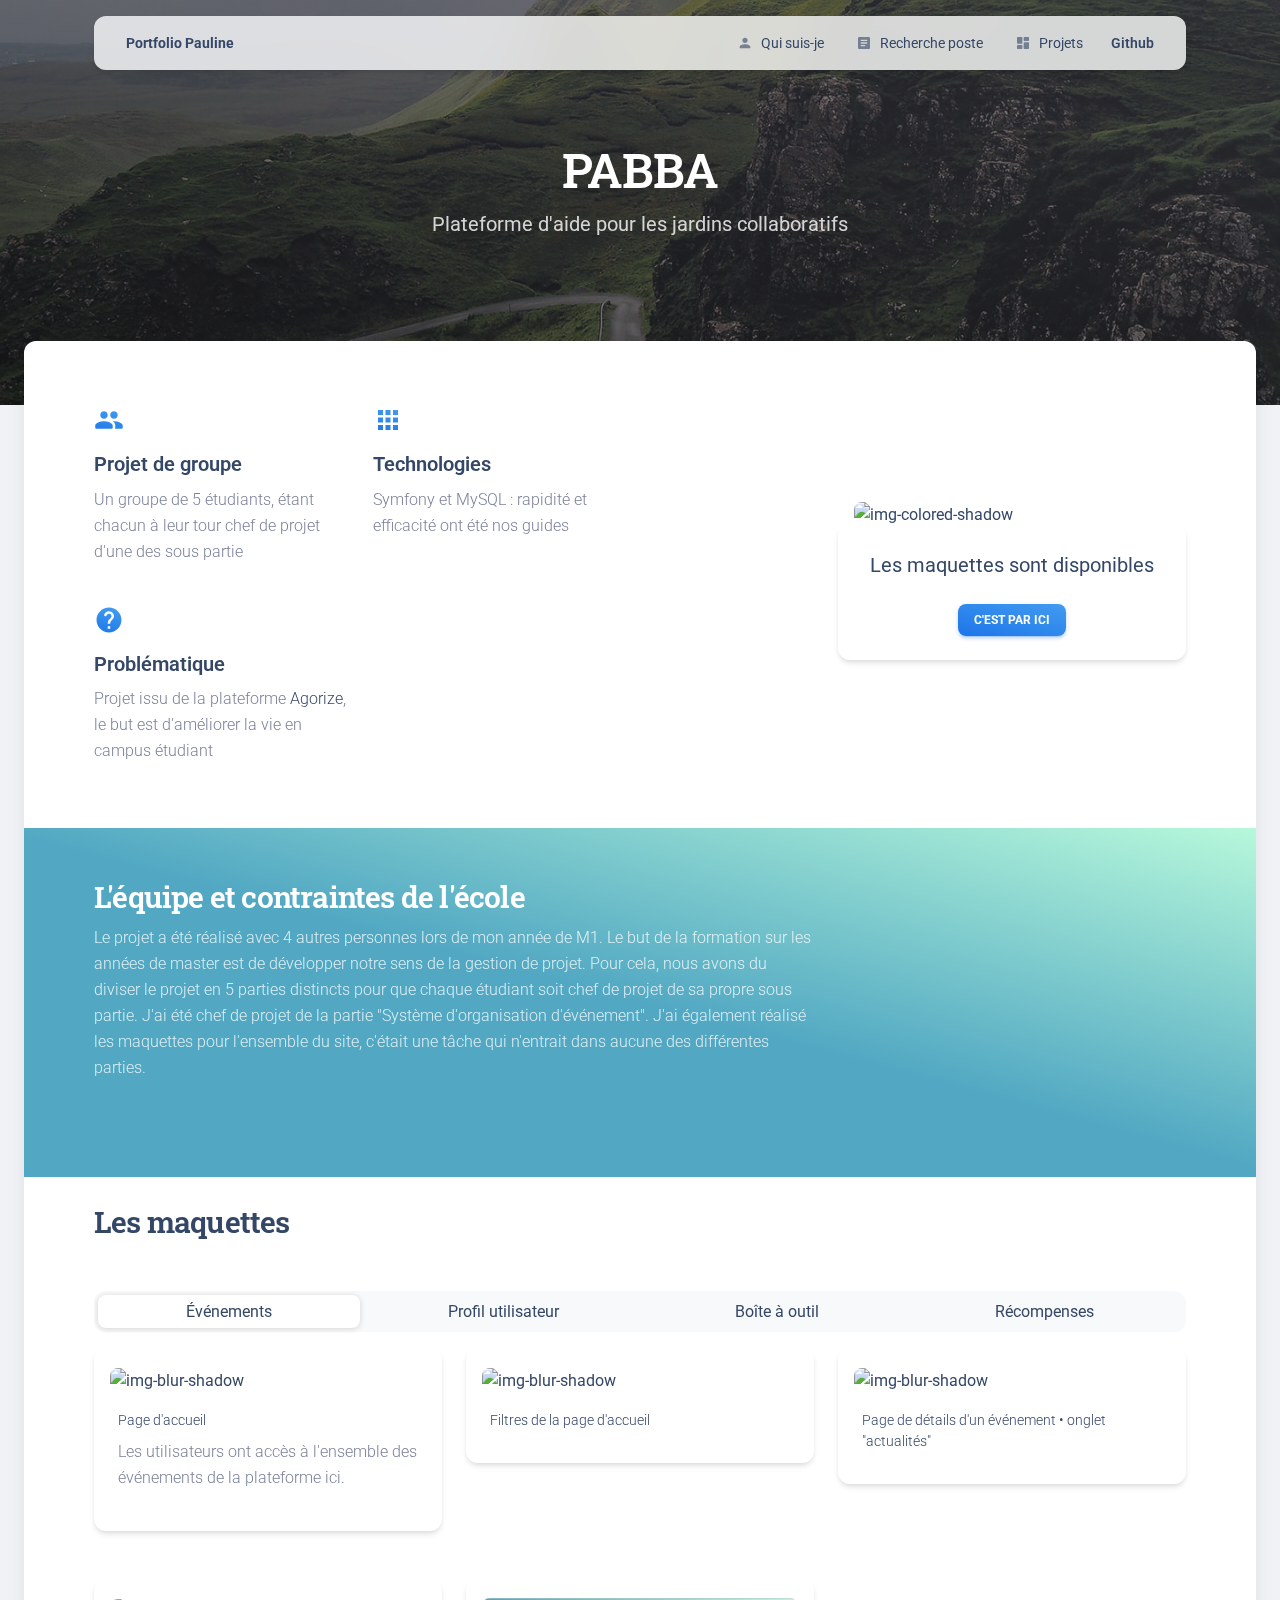
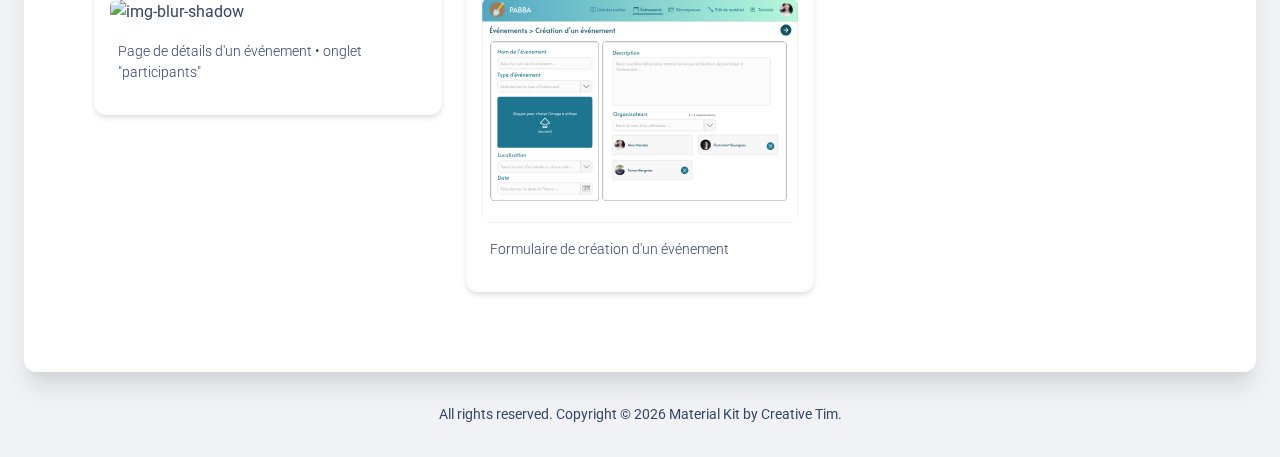
==== pages/pabba.html @ 0b2cc2cc "push project to git" ====
<!--
=========================================================
* Material Kit 2 - v3.0.4
=========================================================

* Product Page:  https://www.creative-tim.com/product/material-kit
* Copyright 2022 Creative Tim (https://www.creative-tim.com)
* Coded by www.creative-tim.com

 =========================================================

* The above copyright notice and this permission notice shall be included in all copies or substantial portions of the Software. -->
<!DOCTYPE html>
<html lang="en" itemscope itemtype="http://schema.org/WebPage">

<head>
    <meta charset="utf-8"/>
    <meta name="viewport" content="width=device-width, initial-scale=1, shrink-to-fit=no">
    <link rel="apple-touch-icon" sizes="76x76" href="https://avatars.githubusercontent.com/u/40692004?v=4">
    <link rel="icon" type="image/png" href="https://avatars.githubusercontent.com/u/40692004?v=4">
    <title>
        Portfolio - PABBA
    </title>
    <!--     Fonts and icons     -->
    <link rel="stylesheet" type="text/css"
          href="https://fonts.googleapis.com/css?family=Roboto:300,400,500,700,900|Roboto+Slab:400,700"/>
    <!-- Nucleo Icons -->
    <link href="../assets/css/nucleo-icons.css" rel="stylesheet"/>
    <link href="../assets/css/nucleo-svg.css" rel="stylesheet"/>
    <!-- Font Awesome Icons -->
    <script src="https://kit.fontawesome.com/42d5adcbca.js" crossorigin="anonymous"></script>
    <!-- Material Icons -->
    <link href="https://fonts.googleapis.com/icon?family=Material+Icons+Round" rel="stylesheet">
    <!-- CSS Files -->
    <link id="pagestyle" href="../assets/css/material-kit.css?v=3.0.4" rel="stylesheet"/>
</head>

<body class="index-page bg-gray-200">

<!-- Navbar -->
<div class="container position-sticky z-index-sticky top-0">
    <div class="row">
        <div class="col-12">
            <nav class="navbar navbar-expand-lg  blur border-radius-xl top-0 z-index-fixed shadow position-absolute my-3 py-2 start-0 end-0 mx-4">
                <div class="container-fluid px-0">
                    <a class="navbar-brand font-weight-bolder ms-sm-3" onclick="location.href = './../index.html';">
                        Portfolio Pauline
                    </a>
                    <button class="navbar-toggler shadow-none ms-2" type="button" data-bs-toggle="collapse"
                            data-bs-target="#navigation" aria-controls="navigation" aria-expanded="false"
                            aria-label="Toggle navigation">
                          <span class="navbar-toggler-icon mt-2">
                            <span class="navbar-toggler-bar bar1"></span>
                            <span class="navbar-toggler-bar bar2"></span>
                            <span class="navbar-toggler-bar bar3"></span>
                          </span>
                    </button>
                    <div class="collapse navbar-collapse pt-3 pb-2 py-lg-0 w-100" id="navigation">
                        <ul class="navbar-nav navbar-nav-hover ms-auto">
                            <li class="nav-item dropdown dropdown-hover mx-2">
                                <a class="nav-link ps-2 d-flex cursor-pointer align-items-center" onclick="location.href = './../index.html#who';">
                                    <i class="material-icons opacity-6 me-2 text-md">person</i>
                                    Qui suis-je
                                </a>
                            </li>

                            <li class="nav-item dropdown dropdown-hover mx-2">
                                <a class="nav-link ps-2 d-flex cursor-pointer align-items-center" onclick="location.href = './../index.html#what';">
                                    <i class="material-icons opacity-6 me-2 text-md">article</i>
                                    Recherche poste
                                </a>
                            </li>

                            <li class="nav-item dropdown dropdown-hover mx-2">
                                <a class="nav-link ps-2 d-flex cursor-pointer align-items-center" onclick="location.href = './../index.html#projects';">
                                    <i class="material-icons opacity-6 me-2 text-md">dashboard</i>
                                    Projets
                                </a>
                            </li>
                            <li class="nav-item ms-lg-auto">
                                <a class="nav-link nav-link-icon me-2"
                                   href="https://github.com/Squify" target="_blank">
                                    <i class="fa fa-github me-1"></i>
                                    <p class="d-inline text-sm z-index-1 font-weight-bold" data-bs-toggle="tooltip"
                                       data-bs-placement="bottom" title="Voir les projets sur Github">Github</p>
                                </a>
                            </li>
                        </ul>
                    </div>
                </div>
            </nav>
            <!-- End Navbar -->
        </div>
    </div>
</div>

<!-- -------- START HEADER 7 w/ text and video ------- -->
<header class="bg-gradient-dark">
    <div class="page-header min-vh-45" style="background-image: url('../assets/img/bg3.jpg');">
        <span class="mask bg-gradient-dark opacity-6"></span>
        <div class="container">
            <div class="row justify-content-center">
                <div class="col-lg-8 text-center mx-auto my-auto">
                    <h1 class="text-white">PABBA</h1>
                    <p class="lead mb-4 text-white opacity-8">Plateforme d'aide pour les jardins collaboratifs</p>
                </div>
            </div>
        </div>
    </div>
</header>
<!-- -------- END HEADER 7 w/ text and video ------- -->
<div class="card card-body shadow-xl mx-3 mx-md-4 mt-n6">
    <!-- Section with four info areas left & one card right with image and waves -->
    <section class="py-5">
        <div class="container">
            <div class="row align-items-center">
                <div class="col-lg-6">
                    <div class="row justify-content-start">
                        <div class="col-md-6">
                            <div class="info">
                                <i class="material-icons text-3xl text-gradient text-info mb-3">group</i>
                                <h5>Projet de groupe</h5>
                                <p>Un groupe de 5 étudiants, étant chacun à leur tour chef de projet d'une des sous
                                    partie</p>
                            </div>
                        </div>
                        <div class="col-md-6">
                            <div class="info">
                                <i class="material-icons text-3xl text-gradient text-info mb-3">apps</i>
                                <h5>Technologies</h5>
                                <p>Symfony et MySQL : rapidité et efficacité ont été nos guides</p>
                            </div>
                        </div>
                    </div>
                    <div class="row justify-content-start mt-4">
                        <div class="col-md-6">
                            <div class="info">
                                <i class="material-icons text-3xl text-gradient text-info mb-3">help</i>
                                <h5>Problématique</h5>
                                <p>
                                    Projet issu de la plateforme
                                    <a href="https://www.agorize.com/fr/challenges/campus2030-2">Agorize</a>,
                                    le but est d'améliorer la vie en campus étudiant
                                </p>
                            </div>
                        </div>
                    </div>
                </div>
                <div class="col-lg-4 ms-auto mt-lg-0 mt-4">
                    <div class="card">
                        <div class="card-header p-0 position-relative mt-n4 mx-3 z-index-2">
                            <a class="d-block blur-shadow-image">
                                <img src="https://numericite.eu/uploads/figma_logo_f3039f8332.png"
                                     alt="img-colored-shadow" class="img-fluid border-radius-lg">
                            </a>
                        </div>
                        <div class="card-body text-center">
                            <h5 class="font-weight-normal">
                                Les maquettes sont disponibles
                            </h5>
                            <a type="button" class="btn bg-gradient-info btn-sm mb-0 mt-3" target="_blank"
                               href="https://www.figma.com/file/IVTiuXe5s3UzICJ1Bcaxct/pabba-for-github-pages?node-id=24%3A152">
                                C'est par ici
                            </a>
                        </div>
                    </div>
                </div>
            </div>
        </div>
    </section>
    <!-- END Section with four info areas left & one card right with image and waves -->
    <!-- -------- START Features w/ pattern background & stats & rocket -------- -->
    <section class="pb-5 position-relative bg-gradient-pabba mx-n3">
        <div class="container">
            <div class="row">
                <div class="col-md-8 text-start mb-5 mt-5">
                    <h3 class="text-white z-index-1 position-relative">L'équipe et contraintes de l'école</h3>
                    <p class="text-white opacity-8 mb-0">
                        Le projet a été réalisé avec 4 autres personnes lors de mon année de M1.
                        Le but de la formation sur les années de master est de développer notre sens de la gestion de
                        projet. Pour cela, nous avons du diviser le projet en 5 parties distincts pour que chaque
                        étudiant soit chef de projet de sa propre sous partie.
                        J'ai été chef de projet de la partie "Système d'organisation d'événement". J'ai également
                        réalisé les maquettes pour l'ensemble du site, c'était une tâche qui n'entrait dans aucune des
                        différentes parties.
                    </p>
                </div>
            </div>
        </div>
    </section>
    <!-- -------- END Features w/ pattern background & stats & rocket -------- -->
    <section class="pt-4 pb-6">
        <div class="container">
            <div class="row">
                <div class="col-lg-6">
                    <h3 class="mb-5">Les maquettes</h3>
                </div>
            </div>
            <div class="nav-wrapper position-relative end-0">
                <ul class="nav nav-pills nav-fill p-1" role="tablist">
                    <li class="nav-item">
                        <a class="nav-link mb-0 px-0 py-1 active" data-bs-toggle="tab" href="#events-tabs-simple"
                           role="tab" aria-controls="events" aria-selected="true">
                            Événements
                        </a>
                    </li>
                    <li class="nav-item">
                        <a class="nav-link mb-0 px-0 py-1" data-bs-toggle="tab" href="#users-tabs-simple" role="tab"
                           aria-controls="users" aria-selected="false">
                            Profil utilisateur
                        </a>
                    </li>
                    <li class="nav-item">
                        <a class="nav-link mb-0 px-0 py-1" data-bs-toggle="tab" href="#tools-tabs-simple" role="tab"
                           aria-controls="tools" aria-selected="false">
                            Boîte à outil
                        </a>
                    </li>
                    <li class="nav-item">
                        <a class="nav-link mb-0 px-0 py-1" data-bs-toggle="tab" href="#gifts-tabs-simple" role="tab"
                           aria-controls="gifts" aria-selected="false">
                            Récompenses
                        </a>
                    </li>
                </ul>
                <div class="tab-content mt-3" id="nav-tabContent">
                    <div class="tab-pane fade show active" id="events-tabs-simple" role="tabpanel"
                         aria-labelledby="nav-explanation-tab">
                        <div class="row">
                            <div class="col-lg-4 col-md-6">
                                <div class="card">
                                    <div class="card-header p-0 mx-3 mt-4-1 position-relative z-index-2">
                                        <a class="d-block blur-shadow-image" href="./../assets/img/pabba/event_1.svg"
                                           target="_blank">
                                            <img src="./../assets/img/pabba/event_1.svg" alt="img-blur-shadow"
                                                 class="img-fluid border-radius-lg">
                                        </a>
                                    </div>
                                    <div class="card-body pt-3">
                                        <p class="text-dark mb-2 text-sm">Page d'accueil</p>
                                        <p>Les utilisateurs ont accès à l'ensemble des événements de la plateforme
                                            ici.</p>
                                    </div>
                                </div>
                            </div>
                            <div class="col-lg-4 col-md-6">
                                <div class="card">
                                    <div class="card-header p-0 mx-3 mt-4-1 position-relative z-index-2">
                                        <a class="d-block blur-shadow-image" href="./../assets/img/pabba/event_2.svg"
                                           target="_blank">
                                            <img src="./../assets/img/pabba/event_2.svg" alt="img-blur-shadow"
                                                 class="img-fluid border-radius-lg">
                                        </a>
                                    </div>
                                    <div class="card-body pt-3">
                                        <p class="text-dark mb-2 text-sm">Filtres de la page d'accueil</p>
                                    </div>
                                </div>
                            </div>
                            <div class="col-lg-4 col-md-6">
                                <div class="card">
                                    <div class="card-header p-0 mx-3 mt-4-1 position-relative z-index-2">
                                        <a class="d-block blur-shadow-image" href="./../assets/img/pabba/event_3.svg"
                                           target="_blank">
                                            <img src="./../assets/img/pabba/event_3.svg" alt="img-blur-shadow"
                                                 class="img-fluid border-radius-lg">
                                        </a>
                                    </div>
                                    <div class="card-body pt-3">
                                        <p class="text-dark mb-2 text-sm">Page de détails d'un événement • onglet
                                            "actualités"</p>
                                    </div>
                                </div>
                            </div>
                            <div class="col-lg-4 col-md-6">
                                <div class="card mt-5">
                                    <div class="card-header p-0 mx-3 mt-4-1 position-relative z-index-2">
                                        <a class="d-block blur-shadow-image" href="./../assets/img/pabba/event_4.svg"
                                           target="_blank">
                                            <img src="./../assets/img/pabba/event_4.svg" alt="img-blur-shadow"
                                                 class="img-fluid border-radius-lg">
                                        </a>
                                    </div>
                                    <div class="card-body pt-3">
                                        <p class="text-dark mb-2 text-sm">Page de détails d'un événement • onglet
                                            "participants"</p>
                                    </div>
                                </div>
                            </div>
                            <div class="col-lg-4 col-md-6">
                                <div class="card mt-5">
                                    <div class="card-header p-0 mx-3 mt-4-1 position-relative z-index-2">
                                        <a class="d-block blur-shadow-image" href="./../assets/img/pabba/event_5.svg"
                                           target="_blank">
                                            <img src="./../assets/img/pabba/event_5.svg" alt="img-blur-shadow"
                                                 class="img-fluid border-radius-lg">
                                        </a>
                                    </div>
                                    <div class="card-body pt-3">
                                        <p class="text-dark mb-2 text-sm">Formulaire de création d'un événement</p>
                                    </div>
                                </div>
                            </div>
                        </div>
                    </div>
                    <div class="tab-pane fade show" id="users-tabs-simple" role="tabpanel"
                         aria-labelledby="nav-explanation-tab">
                        <div class="row">
                            <div class="col-lg-4 col-md-6">
                                <div class="card">
                                    <div class="card-header p-0 mx-3 mt-4-1 position-relative z-index-2">
                                        <a class="d-block blur-shadow-image" href="./../assets/img/pabba/profil_1.svg"
                                           target="_blank">
                                            <img src="./../assets/img/pabba/profil_1.svg" alt="img-blur-shadow"
                                                 class="img-fluid border-radius-lg">
                                        </a>
                                    </div>
                                    <div class="card-body pt-3">
                                        <p class="text-dark mb-2 text-sm">Visualisation des jardins dont l'utilisateur
                                            est membre</p>
                                    </div>
                                </div>
                            </div>
                            <div class="col-lg-4 col-md-6">
                                <div class="card">
                                    <div class="card-header p-0 mx-3 mt-4-1 position-relative z-index-2">
                                        <a class="d-block blur-shadow-image" href="./../assets/img/pabba/profil_2.svg"
                                           target="_blank">
                                            <img src="./../assets/img/pabba/profil_2.svg" alt="img-blur-shadow"
                                                 class="img-fluid border-radius-lg">
                                        </a>
                                    </div>
                                    <div class="card-body pt-3">
                                        <p class="text-dark mb-2 text-sm">Visualisation des événements auxquels
                                            l'utilisateur a participé</p>
                                    </div>
                                </div>
                            </div>
                            <div class="col-lg-4 col-md-6">
                                <div class="card">
                                    <div class="card-header p-0 mx-3 mt-4-1 position-relative z-index-2">
                                        <a class="d-block blur-shadow-image" href="./../assets/img/pabba/profil_3.svg"
                                           target="_blank">
                                            <img src="./../assets/img/pabba/profil_3.svg" alt="img-blur-shadow"
                                                 class="img-fluid border-radius-lg">
                                        </a>
                                    </div>
                                    <div class="card-body pt-3">
                                        <p class="text-dark mb-2 text-sm">Visualisation des tutoriels que l'utilisateur
                                            a suivi</p>
                                    </div>
                                </div>
                            </div>
                        </div>
                    </div>
                    <div class="tab-pane fade show" id="tools-tabs-simple" role="tabpanel"
                         aria-labelledby="nav-explanation-tab">
                        <div class="row">
                            <div class="col-lg-4 col-md-6">
                                <div class="card">
                                    <div class="card-header p-0 mx-3 mt-4-1 position-relative z-index-2">
                                        <a class="d-block blur-shadow-image" href="./../assets/img/pabba/items_1.svg"
                                           target="_blank">
                                            <img src="./../assets/img/pabba/items_1.svg" alt="img-blur-shadow"
                                                 class="img-fluid border-radius-lg">
                                        </a>
                                    </div>
                                    <div class="card-body pt-3">
                                        <p class="text-dark mb-2 text-sm">Page d'accueil de la boîte à outils</p>
                                        <p>L'utilisateur a accès à deux onglets identiques contenants respectivement les
                                            outils empruntés à venir (ou en cours) et les outils prêtés</p>
                                    </div>
                                </div>
                            </div>
                            <div class="col-lg-4 col-md-6">
                                <div class="card">
                                    <div class="card-header p-0 mx-3 mt-4-1 position-relative z-index-2">
                                        <a class="d-block blur-shadow-image" href="./../assets/img/pabba/items_2.svg"
                                           target="_blank">
                                            <img src="./../assets/img/pabba/items_2.svg" alt="img-blur-shadow"
                                                 class="img-fluid border-radius-lg">
                                        </a>
                                    </div>
                                    <div class="card-body pt-3">
                                        <p class="text-dark mb-2 text-sm">Formulaire de mise à disposition de
                                            matériel</p>
                                    </div>
                                </div>
                            </div>
                            <div class="col-lg-4 col-md-6">
                                <div class="card">
                                    <div class="card-header p-0 mx-3 mt-4-1 position-relative z-index-2">
                                        <a class="d-block blur-shadow-image" href="./../assets/img/pabba/items_3.svg"
                                           target="_blank">
                                            <img src="./../assets/img/pabba/items_3.svg" alt="img-blur-shadow"
                                                 class="img-fluid border-radius-lg">
                                        </a>
                                    </div>
                                    <div class="card-body pt-3">
                                        <p class="text-dark mb-2 text-sm">Formulaire de réservation d'un matériel</p>
                                    </div>
                                </div>
                            </div>
                            <div class="col-lg-4 col-md-6">
                                <div class="card mt-5">
                                    <div class="card-header p-0 mx-3 mt-4-1 position-relative z-index-2">
                                        <a class="d-block blur-shadow-image" href="./../assets/img/pabba/items_4.svg"
                                           target="_blank">
                                            <img src="./../assets/img/pabba/items_4.svg" alt="img-blur-shadow"
                                                 class="img-fluid border-radius-lg">
                                        </a>
                                    </div>
                                    <div class="card-body pt-3">
                                        <p class="text-dark mb-2 text-sm">Filtre disponible sur la page de
                                            réservation</p>
                                    </div>
                                </div>
                            </div>
                        </div>
                    </div>
                    <div class="tab-pane fade show" id="gifts-tabs-simple" role="tabpanel"
                         aria-labelledby="nav-explanation-tab">
                        <div class="row">
                            <div class="col-lg-4 col-md-6">
                                <div class="card">
                                    <div class="card-body pt-3">
                                        <p>
                                            Les maquettes présentés ici font partie de la première phase de maquettage,
                                            elles n'ont pas été revues par manque de temps lors de la réalisation du
                                            projet. Cependant elles permettent quand même d'avoir les informations
                                            nécessaires pour la phase de développement.
                                        </p>
                                    </div>
                                </div>
                            </div>
                            <div class="col-lg-4 col-md-6">
                                <div class="card">
                                    <div class="card-header p-0 mx-3 mt-4-1 position-relative z-index-2">
                                        <a class="d-block blur-shadow-image" href="./../assets/img/pabba/rewards_1.svg"
                                           target="_blank">
                                            <img src="./../assets/img/pabba/rewards_1.svg" alt="img-blur-shadow"
                                                 class="img-fluid border-radius-lg">
                                        </a>
                                    </div>
                                    <div class="card-body pt-3">
                                        <p class="text-dark mb-2 text-sm">Liste des récompenses acquises par
                                            l'utilisateur, ainsi que les détails correspondant</p>
                                    </div>
                                </div>
                            </div>
                            <div class="col-lg-4 col-md-6">
                                <div class="card">
                                    <div class="card-header p-0 mx-3 mt-4-1 position-relative z-index-2">
                                        <a class="d-block blur-shadow-image" href="./../assets/img/pabba/rewards_2.svg"
                                           target="_blank">
                                            <img src="./../assets/img/pabba/rewards_2.svg" alt="img-blur-shadow"
                                                 class="img-fluid border-radius-lg">
                                        </a>
                                    </div>
                                    <div class="card-body pt-3">
                                        <p class="text-dark mb-2 text-sm">Liste des récompenses à acquérir</p>
                                    </div>
                                </div>
                            </div>
                        </div>
                    </div>
                </div>
            </div>
        </div>
    </section>
</div>
<footer class="footer py-2">
    <div class="container">
        <div class=" row">
            <div class="col-12">
                <div class="text-center">
                    <p class="text-dark my-4 text-sm font-weight-normal">
                        All rights reserved. Copyright ©
                        <script>
                            document.write(new Date().getFullYear())
                        </script>
                        Material Kit by <a href="https://www.creative-tim.com" target="_blank">Creative Tim</a>.
                    </p>
                </div>
            </div>
        </div>
    </div>
</footer>

<!--   Core JS Files   -->
<script src="../assets/js/core/popper.min.js" type="text/javascript"></script>
<script src="../assets/js/core/bootstrap.min.js" type="text/javascript"></script>
<script src="../assets/js/plugins/perfect-scrollbar.min.js"></script>
<!--  Plugin for TypedJS, full documentation here: https://github.com/inorganik/CountUp.js -->
<script src="../assets/js/plugins/countup.min.js"></script>
<!--  Plugin for Parallax, full documentation here: https://github.com/wagerfield/parallax  -->
<script src="../assets/js/plugins/parallax.min.js"></script>
<!-- Control Center for Material UI Kit: parallax effects, scripts for the example pages etc -->
<script src="../assets/js/material-kit.min.js?v=3.0.4" type="text/javascript"></script>

<script>
    if (document.getElementsByClassName('page-header')) {
        window.onscroll = debounce(function () {
            var scrollPosition = window.pageYOffset;
            var bgParallax = document.querySelector('.page-header');
            var oVal = (window.scrollY / 3);
            bgParallax.style.transform = 'translate3d(0,' + oVal + 'px,0)';
        }, 6);
    }
</script>
</body>

</html>
---- assets/css/nucleo-icons.css ----
/*--------------------------------

hermes-dashboard-icons Web Font - built using nucleoapp.com
License - nucleoapp.com/license/

-------------------------------- */
@font-face {
  font-family: 'NucleoIcons';
  src: url('../fonts/nucleo-icons.eot');
  src: url('../fonts/nucleo-icons.eot') format('embedded-opentype'), url('../fonts/nucleo-icons.woff2') format('woff2'), url('../fonts/nucleo-icons.woff') format('woff'), url('../fonts/nucleo-icons.ttf') format('truetype'), url('../fonts/nucleo-icons.svg') format('svg');
  font-weight: normal;
  font-style: normal;
}

/*------------------------
    base class definition
-------------------------*/
.ni {
  display: inline-block;
  font: normal normal normal 14px/1 NucleoIcons;
  font-size: inherit;
  text-rendering: auto;
  -webkit-font-smoothing: antialiased;
  -moz-osx-font-smoothing: grayscale;
}

/*------------------------
  change icon size
-------------------------*/
.ni-lg {
  font-size: 1.33333333em;
  line-height: 0.75em;
  vertical-align: -15%;
}

.ni-2x {
  font-size: 2em;
}

.ni-3x {
  font-size: 3em;
}

.ni-4x {
  font-size: 4em;
}

.ni-5x {
  font-size: 5em;
}

/*----------------------------------
  add a square/circle background
-----------------------------------*/
.ni.square,
.ni.circle {
  padding: 0.33333333em;
  vertical-align: -16%;
  background-color: #eee;
}

.ni.circle {
  border-radius: 50%;
}

/*------------------------
  list icons
-------------------------*/
.ni-ul {
  padding-left: 0;
  margin-left: 2.14285714em;
  list-style-type: none;
}

.ni-ul>li {
  position: relative;
}

.ni-ul>li>.ni {
  position: absolute;
  left: -1.57142857em;
  top: 0.14285714em;
  text-align: center;
}

.ni-ul>li>.ni.lg {
  top: 0;
  left: -1.35714286em;
}

.ni-ul>li>.ni.circle,
.ni-ul>li>.ni.square {
  top: -0.19047619em;
  left: -1.9047619em;
}

/*------------------------
  spinning icons
-------------------------*/
.ni.spin {
  -webkit-animation: nc-spin 2s infinite linear;
  -moz-animation: nc-spin 2s infinite linear;
  animation: nc-spin 2s infinite linear;
}

@-webkit-keyframes nc-spin {
  0% {
    -webkit-transform: rotate(0deg);
  }

  100% {
    -webkit-transform: rotate(360deg);
  }
}

@-moz-keyframes nc-spin {
  0% {
    -moz-transform: rotate(0deg);
  }

  100% {
    -moz-transform: rotate(360deg);
  }
}

@keyframes nc-spin {
  0% {
    -webkit-transform: rotate(0deg);
    -moz-transform: rotate(0deg);
    -ms-transform: rotate(0deg);
    -o-transform: rotate(0deg);
    transform: rotate(0deg);
  }

  100% {
    -webkit-transform: rotate(360deg);
    -moz-transform: rotate(360deg);
    -ms-transform: rotate(360deg);
    -o-transform: rotate(360deg);
    transform: rotate(360deg);
  }
}

/*------------------------
  rotated/flipped icons
-------------------------*/
.ni.rotate-90 {
  filter: progid:DXImageTransform.Microsoft.BasicImage(rotation=1);
  -webkit-transform: rotate(90deg);
  -moz-transform: rotate(90deg);
  -ms-transform: rotate(90deg);
  -o-transform: rotate(90deg);
  transform: rotate(90deg);
}

.ni.rotate-180 {
  filter: progid:DXImageTransform.Microsoft.BasicImage(rotation=2);
  -webkit-transform: rotate(180deg);
  -moz-transform: rotate(180deg);
  -ms-transform: rotate(180deg);
  -o-transform: rotate(180deg);
  transform: rotate(180deg);
}

.ni.rotate-270 {
  filter: progid:DXImageTransform.Microsoft.BasicImage(rotation=3);
  -webkit-transform: rotate(270deg);
  -moz-transform: rotate(270deg);
  -ms-transform: rotate(270deg);
  -o-transform: rotate(270deg);
  transform: rotate(270deg);
}

.ni.flip-y {
  filter: progid:DXImageTransform.Microsoft.BasicImage(rotation=0);
  -webkit-transform: scale(-1, 1);
  -moz-transform: scale(-1, 1);
  -ms-transform: scale(-1, 1);
  -o-transform: scale(-1, 1);
  transform: scale(-1, 1);
}

.ni.flip-x {
  filter: progid:DXImageTransform.Microsoft.BasicImage(rotation=2);
  -webkit-transform: scale(1, -1);
  -moz-transform: scale(1, -1);
  -ms-transform: scale(1, -1);
  -o-transform: scale(1, -1);
  transform: scale(1, -1);
}

/*------------------------
    font icons
-------------------------*/

.ni-active-40::before {
  content: "\ea02";
}

.ni-air-baloon::before {
  content: "\ea03";
}

.ni-album-2::before {
  content: "\ea04";
}

.ni-align-center::before {
  content: "\ea05";
}

.ni-align-left-2::before {
  content: "\ea06";
}

.ni-ambulance::before {
  content: "\ea07";
}

.ni-app::before {
  content: "\ea08";
}

.ni-archive-2::before {
  content: "\ea09";
}

.ni-atom::before {
  content: "\ea0a";
}

.ni-badge::before {
  content: "\ea0b";
}

.ni-bag-17::before {
  content: "\ea0c";
}

.ni-basket::before {
  content: "\ea0d";
}

.ni-bell-55::before {
  content: "\ea0e";
}

.ni-bold-down::before {
  content: "\ea0f";
}

.ni-bold-left::before {
  content: "\ea10";
}

.ni-bold-right::before {
  content: "\ea11";
}

.ni-bold-up::before {
  content: "\ea12";
}

.ni-bold::before {
  content: "\ea13";
}

.ni-book-bookmark::before {
  content: "\ea14";
}

.ni-books::before {
  content: "\ea15";
}

.ni-box-2::before {
  content: "\ea16";
}

.ni-briefcase-24::before {
  content: "\ea17";
}

.ni-building::before {
  content: "\ea18";
}

.ni-bulb-61::before {
  content: "\ea19";
}

.ni-bullet-list-67::before {
  content: "\ea1a";
}

.ni-bus-front-12::before {
  content: "\ea1b";
}

.ni-button-pause::before {
  content: "\ea1c";
}

.ni-button-play::before {
  content: "\ea1d";
}

.ni-button-power::before {
  content: "\ea1e";
}

.ni-calendar-grid-58::before {
  content: "\ea1f";
}

.ni-camera-compact::before {
  content: "\ea20";
}

.ni-caps-small::before {
  content: "\ea21";
}

.ni-cart::before {
  content: "\ea22";
}

.ni-chart-bar-32::before {
  content: "\ea23";
}

.ni-chart-pie-35::before {
  content: "\ea24";
}

.ni-chat-round::before {
  content: "\ea25";
}

.ni-check-bold::before {
  content: "\ea26";
}

.ni-circle-08::before {
  content: "\ea27";
}

.ni-cloud-download-95::before {
  content: "\ea28";
}

.ni-cloud-upload-96::before {
  content: "\ea29";
}

.ni-compass-04::before {
  content: "\ea2a";
}

.ni-controller::before {
  content: "\ea2b";
}

.ni-credit-card::before {
  content: "\ea2c";
}

.ni-curved-next::before {
  content: "\ea2d";
}

.ni-delivery-fast::before {
  content: "\ea2e";
}

.ni-diamond::before {
  content: "\ea2f";
}

.ni-email-83::before {
  content: "\ea30";
}

.ni-fat-add::before {
  content: "\ea31";
}

.ni-fat-delete::before {
  content: "\ea32";
}

.ni-fat-remove::before {
  content: "\ea33";
}

.ni-favourite-28::before {
  content: "\ea34";
}

.ni-folder-17::before {
  content: "\ea35";
}

.ni-glasses-2::before {
  content: "\ea36";
}

.ni-hat-3::before {
  content: "\ea37";
}

.ni-headphones::before {
  content: "\ea38";
}

.ni-html5::before {
  content: "\ea39";
}

.ni-istanbul::before {
  content: "\ea3a";
}

.ni-key-25::before {
  content: "\ea3b";
}

.ni-laptop::before {
  content: "\ea3c";
}

.ni-like-2::before {
  content: "\ea3d";
}

.ni-lock-circle-open::before {
  content: "\ea3e";
}

.ni-map-big::before {
  content: "\ea3f";
}

.ni-mobile-button::before {
  content: "\ea40";
}

.ni-money-coins::before {
  content: "\ea41";
}

.ni-note-03::before {
  content: "\ea42";
}

.ni-notification-70::before {
  content: "\ea43";
}

.ni-palette::before {
  content: "\ea44";
}

.ni-paper-diploma::before {
  content: "\ea45";
}

.ni-pin-3::before {
  content: "\ea46";
}

.ni-planet::before {
  content: "\ea47";
}

.ni-ruler-pencil::before {
  content: "\ea48";
}

.ni-satisfied::before {
  content: "\ea49";
}

.ni-scissors::before {
  content: "\ea4a";
}

.ni-send::before {
  content: "\ea4b";
}

.ni-settings-gear-65::before {
  content: "\ea4c";
}

.ni-settings::before {
  content: "\ea4d";
}

.ni-single-02::before {
  content: "\ea4e";
}

.ni-single-copy-04::before {
  content: "\ea4f";
}

.ni-sound-wave::before {
  content: "\ea50";
}

.ni-spaceship::before {
  content: "\ea51";
}

.ni-square-pin::before {
  content: "\ea52";
}

.ni-support-16::before {
  content: "\ea53";
}

.ni-tablet-button::before {
  content: "\ea54";
}

.ni-tag::before {
  content: "\ea55";
}

.ni-tie-bow::before {
  content: "\ea56";
}

.ni-time-alarm::before {
  content: "\ea57";
}

.ni-trophy::before {
  content: "\ea58";
}

.ni-tv-2::before {
  content: "\ea59";
}

.ni-umbrella-13::before {
  content: "\ea5a";
}

.ni-user-run::before {
  content: "\ea5b";
}

.ni-vector::before {
  content: "\ea5c";
}

.ni-watch-time::before {
  content: "\ea5d";
}

.ni-world::before {
  content: "\ea5e";
}

.ni-zoom-split-in::before {
  content: "\ea5f";
}

.ni-collection::before {
  content: "\ea60";
}

.ni-image::before {
  content: "\ea61";
}

.ni-shop::before {
  content: "\ea62";
}

.ni-ungroup::before {
  content: "\ea63";
}

.ni-world-2::before {
  content: "\ea64";
}

.ni-ui-04::before {
  content: "\ea65";
}


/* all icon font classes list here */
---- assets/css/nucleo-svg.css ----
/* Generated using nucleoapp.com */
/* --------------------------------

Icon colors

-------------------------------- */

.icon {
  display: inline-block;
  /* icon primary color */
  color: #111111;
  height: 1em;
  width: 1em;
}

.icon use {
  /* icon secondary color - fill */
  fill: #7ea6f6;
}

.icon.icon-outline use {
  /* icon secondary color - stroke */
  stroke: #7ea6f6;
}

/* --------------------------------

Change icon size

-------------------------------- */

.icon-xs {
  height: 0.5em;
  width: 0.5em;
}

.icon-sm {
  height: 0.8em;
  width: 0.8em;
}

.icon-lg {
  height: 1.6em;
  width: 1.6em;
}

.icon-xl {
  height: 2em;
  width: 2em;
}

/* -------------------------------- 

Align icon and text 

-------------------------------- */

.icon-text-aligner {
  /* add this class to parent element that contains icon + text */
  display: flex;
  align-items: center;
}

.icon-text-aligner .icon {
  color: inherit;
  margin-right: 0.4em;
}

.icon-text-aligner .icon use {
  color: inherit;
  fill: currentColor;
}

.icon-text-aligner .icon.icon-outline use {
  stroke: currentColor;
}

/* -------------------------------- 

Icon reset values - used to enable color customizations

-------------------------------- */

.icon {
  fill: currentColor;
  stroke: none;
}

.icon.icon-outline {
  fill: none;
  stroke: currentColor;
}

.icon use {
  stroke: none;
}

.icon.icon-outline use {
  fill: none;
}

/* -------------------------------- 

Stroke effects - Nucleo outline icons

- 16px icons -> up to 1px stroke (16px outline icons do not support stroke changes)
- 24px, 32px icons -> up to 2px stroke
- 48px, 64px icons -> up to 4px stroke

-------------------------------- */

.icon-outline.icon-stroke-1 {
  stroke-width: 1px;
}

.icon-outline.icon-stroke-2 {
  stroke-width: 2px;
}

.icon-outline.icon-stroke-3 {
  stroke-width: 3px;
}

.icon-outline.icon-stroke-4 {
  stroke-width: 4px;
}

.icon-outline.icon-stroke-1 use,
.icon-outline.icon-stroke-3 use {
  -webkit-transform: translateX(0.5px) translateY(0.5px);
  -moz-transform: translateX(0.5px) translateY(0.5px);
  -ms-transform: translateX(0.5px) translateY(0.5px);
  -o-transform: translateX(0.5px) translateY(0.5px);
  transform: translateX(0.5px) translateY(0.5px);
}
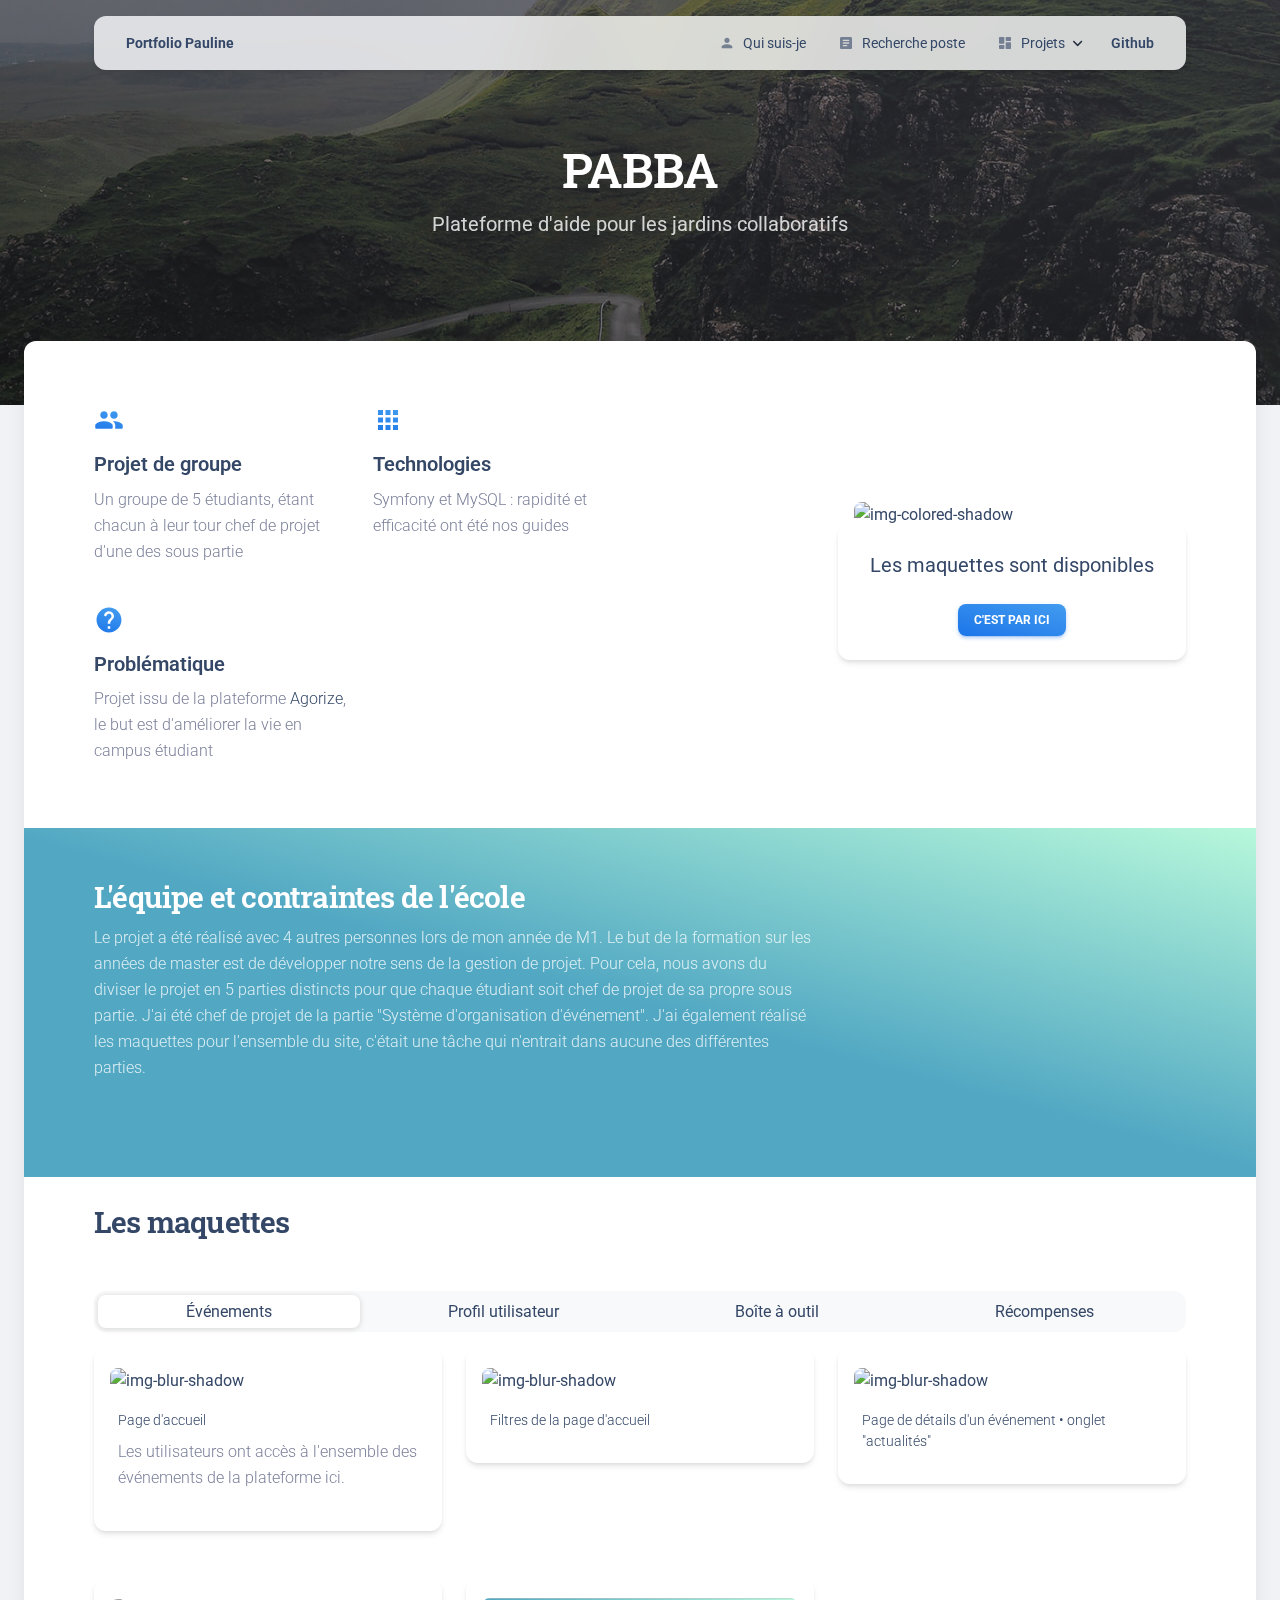
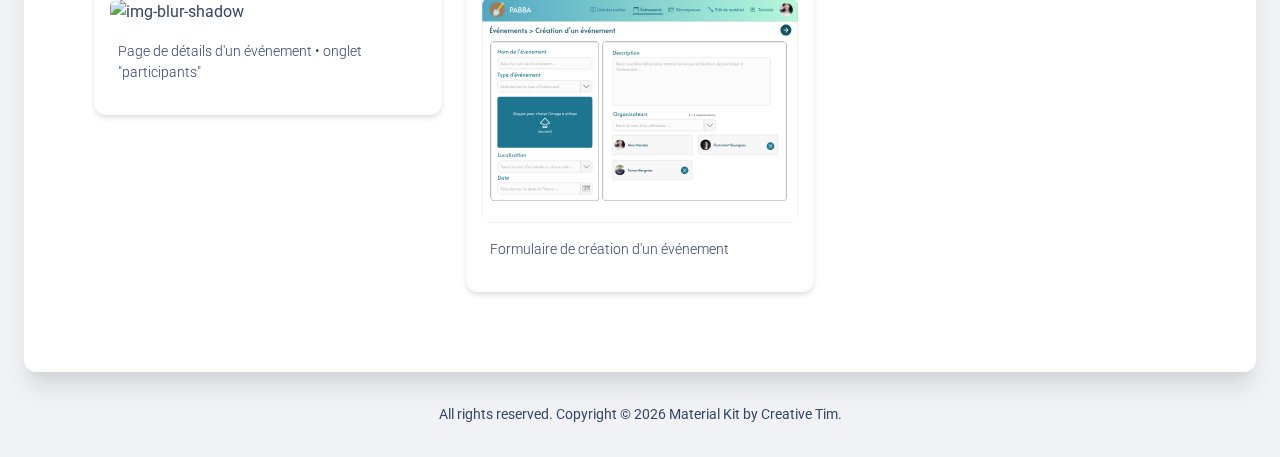
==== commit 230534a7: "Add subprojects and edit dropdown" ====
--- a/pages/pabba.html
+++ b/pages/pabba.html
@@ -43,7 +43,7 @@
         <div class="col-12">
             <nav class="navbar navbar-expand-lg  blur border-radius-xl top-0 z-index-fixed shadow position-absolute my-3 py-2 start-0 end-0 mx-4">
                 <div class="container-fluid px-0">
-                    <a class="navbar-brand font-weight-bolder ms-sm-3" onclick="location.href = './../index.html';">
+                    <a class="navbar-brand font-weight-bolder ms-sm-3" href="././index.html">
                         Portfolio Pauline
                     </a>
                     <button class="navbar-toggler shadow-none ms-2" type="button" data-bs-toggle="collapse"
@@ -58,25 +58,89 @@
                     <div class="collapse navbar-collapse pt-3 pb-2 py-lg-0 w-100" id="navigation">
                         <ul class="navbar-nav navbar-nav-hover ms-auto">
                             <li class="nav-item dropdown dropdown-hover mx-2">
-                                <a class="nav-link ps-2 d-flex cursor-pointer align-items-center" onclick="location.href = './../index.html#who';">
+                                <a class="nav-link ps-2 d-flex cursor-pointer align-items-center" href="#who">
                                     <i class="material-icons opacity-6 me-2 text-md">person</i>
                                     Qui suis-je
                                 </a>
                             </li>
 
                             <li class="nav-item dropdown dropdown-hover mx-2">
-                                <a class="nav-link ps-2 d-flex cursor-pointer align-items-center" onclick="location.href = './../index.html#what';">
+                                <a class="nav-link ps-2 d-flex cursor-pointer align-items-center" href="#what">
                                     <i class="material-icons opacity-6 me-2 text-md">article</i>
                                     Recherche poste
                                 </a>
                             </li>
 
                             <li class="nav-item dropdown dropdown-hover mx-2">
-                                <a class="nav-link ps-2 d-flex cursor-pointer align-items-center" onclick="location.href = './../index.html#projects';">
+                                <a class="nav-link ps-2 d-flex cursor-pointer align-items-center" id="dropdownMenuPages"
+                                   data-bs-toggle="dropdown" aria-expanded="false">
                                     <i class="material-icons opacity-6 me-2 text-md">dashboard</i>
                                     Projets
+                                    <img src="../assets/img/down-arrow-dark.svg" alt="down-arrow"
+                                         class="arrow ms-auto ms-md-2">
                                 </a>
+                                <div class="dropdown-menu dropdown-menu-animation ms-n3 dropdown-md p-3 border-radius-xl mt-0 mt-lg-3"
+                                     aria-labelledby="dropdownMenuPages">
+                                    <div class="d-none d-lg-block">
+                                        <h6 class="dropdown-header text-dark font-weight-bolder d-flex align-items-center px-1">
+                                            Projets associatifs
+                                        </h6>
+                                        <a href="loopn.html" class="dropdown-item border-radius-md">
+                                            <span>Loop'n</span>
+                                        </a>
+                                        <a href="lvdm.html" class="dropdown-item border-radius-md">
+                                            <span>La voie des mains - CSigne</span>
+                                        </a>
+
+                                        <h6 class="dropdown-header text-dark font-weight-bolder d-flex align-items-center px-1 mt-3">
+                                            Projets scolaires
+                                        </h6>
+                                        <a href="pabba.html" class="dropdown-item border-radius-md">
+                                            <span>Projet annuel M1 - PABBA</span>
+                                        </a>
+                                        <a href="patpat-me.html" class="dropdown-item border-radius-md">
+                                            <span>Projet annuel L3 - PatPatMe</span>
+                                        </a>
+                                        <a href="animal-crossing-museum" class="dropdown-item border-radius-md">
+                                            <span>Projet L3 - Animal Crossing Museum</span>
+                                        </a>
+                                        <a href="projects.html" class="dropdown-item border-radius-md">
+                                            <span>Autres projets - Randraw, Pwipper, Yfitops</span>
+                                        </a>
+                                    </div>
+
+                                    <div class="d-lg-none">
+                                        <h6 class="dropdown-header text-dark font-weight-bolder d-flex align-items-center px-1">
+                                            Projets associatifs
+                                        </h6>
+                                        <a href="pages/loopn.html" class="dropdown-item border-radius-md">
+                                            <span>Loop'n</span>
+                                        </a>
+                                        <a href="pages/lvdm.html" class="dropdown-item border-radius-md">
+                                            <span>La voie des mains - CSigne</span>
+                                        </a>
+
+                                        <h6 class="dropdown-header text-dark font-weight-bolder d-flex align-items-center px-1 mt-3">
+                                            Projets scolaires
+                                        </h6>
+                                        <a href="pages/pabba.html" class="dropdown-item border-radius-md">
+                                            <span>Projet annuel M1 - PABBA</span>
+                                        </a>
+                                        <a href="pages/patpat-me.html" class="dropdown-item border-radius-md">
+                                            <span>Projet annuel L3 - PatPatMe</span>
+                                        </a>
+                                        <a href="animal-crossing-museum" class="dropdown-item border-radius-md">
+                                            <span>Projet L3 - Animal Crossing Museum</span>
+                                        </a>
+                                        <a href="pages/projects.html" class="dropdown-item border-radius-md">
+                                            <span>Autres projets - Randraw, Pwipper, Yfitops</span>
+                                        </a>
+
+                                    </div>
+
+                                </div>
                             </li>
+
                             <li class="nav-item ms-lg-auto">
                                 <a class="nav-link nav-link-icon me-2"
                                    href="https://github.com/Squify" target="_blank">
